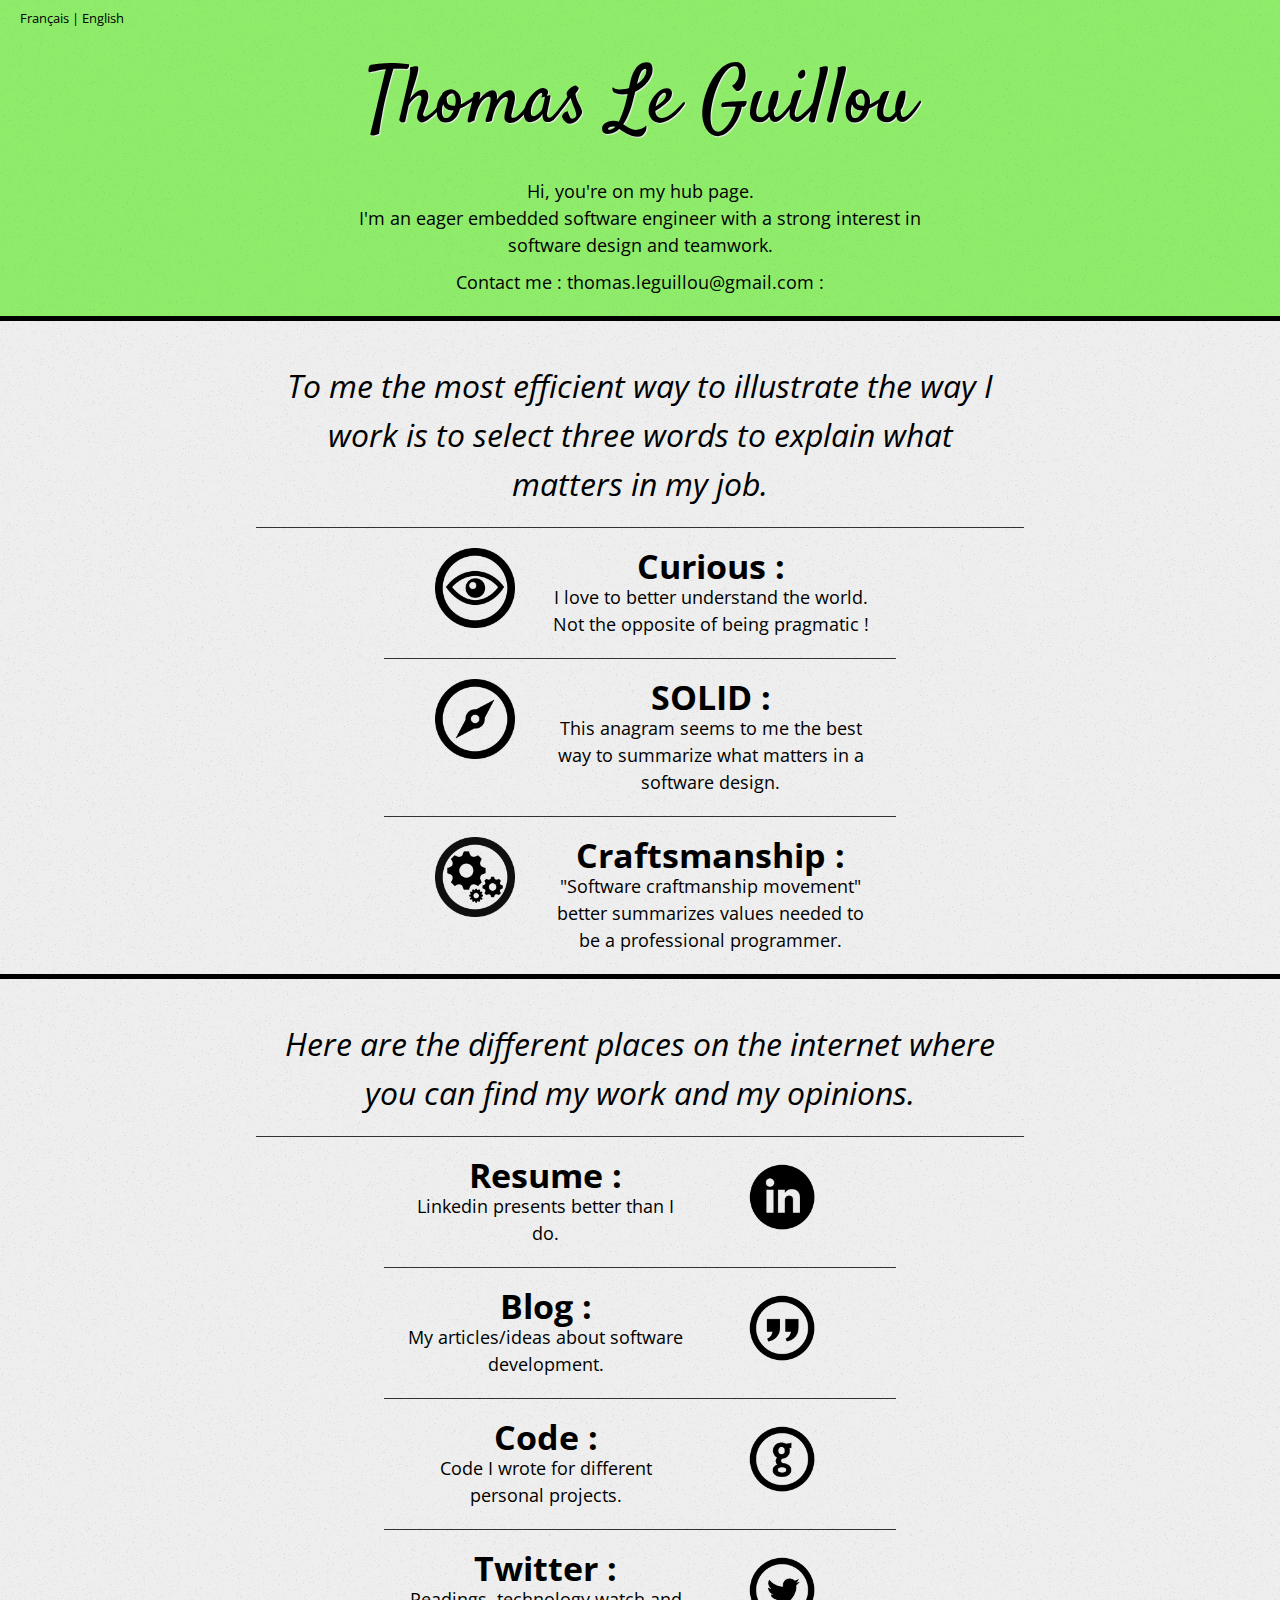
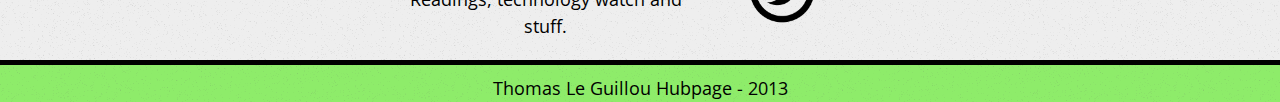
==== index.html @ 87d1f4fd "add google analytics" ====
<head>
	<meta http-equiv="Content-Type" content="text/html; charset=UTF-8" />
	<title>
		Thomas Le Guillou - Hub page
	</title>
	<link href="//fonts.googleapis.com/css?family=Open+Sans" rel="stylesheet" type="text/css" />
	<link href="http://fonts.googleapis.com/css?family=Satisfy" rel="stylesheet" type="text/css" />
	<link rel="icon" type="image/png" href="images/faviconthmslg.ico" />
 	<link rel="stylesheet" type="text/css" href="styles/our.css" media="screen" />
	
</head>

<!-- 
Thanks to http://iconmonstr.com/ for linkedin, twitter and github icons.
Thanks to http://www.knacss.com/ for simple css framework !
TLG 06/05/2012
-->

<script>
  (function(i,s,o,g,r,a,m){i['GoogleAnalyticsObject']=r;i[r]=i[r]||function(){
  (i[r].q=i[r].q||[]).push(arguments)},i[r].l=1*new Date();a=s.createElement(o),
  m=s.getElementsByTagName(o)[0];a.async=1;a.src=g;m.parentNode.insertBefore(a,m)
  })(window,document,'script','//www.google-analytics.com/analytics.js','ga');

  ga('create', 'UA-45109095-1', 'thomasleguillou.fr');
  ga('send', 'pageview');

</script>

<body>

		<section class="line w100 left langage">
		<a href="index_fr.html">Français</a> | <a href="index.html">English</a>
		</section>

		<div class="header">                    
			<section class="line w100 left name">
				<h1>Thomas Le Guillou </h1>
			</section>	
			
			<div class="line w50 center">
				Hi, you're on my hub page. <br>
				I'm an eager embedded software engineer with a strong interest in software design and teamwork.<br>
			</div>
			
			<div class="line w50 center">
			Contact me : <a href="mailto:thomas.leguillou@gmail.com">thomas.leguillou@gmail.com : </a>
			</div>
			
			
		</div>
		
		<div class="content">
			<section class="row w60 center underlined italic">
				<a href="https://en.wikipedia.org/wiki/Lean_software_development">
				To me the most efficient way to illustrate the way I work is to select three words to explain what matters in my job.
				</a>
			</section>
			<section class="row w40 center underlined">
				
				
				<aside class="col w30 left">
				<img  src="images/iconmonstr-eye-6-icon-256.png"  width=80px alt="Curious icon." >	
				</aside>
				
				<aside class="col w70 right">
				<h4>Curious :</h4>
				I love to better understand the world. Not the opposite of being pragmatic !
				</aside>
				
			</section>
			<section class="row w40 center underlined">
				
				<aside class="col w30 left">
				<img  src="images/iconmonstr-compass-4-icon-256.png"  width=80px alt="Direction icon." >					
				</aside>
				
				<aside class="col w70 right">
				<a href="https://en.wikipedia.org/wiki/SOLID_%28object-oriented_design%29">
				<h4>SOLID :</h4>
				</a>
				This anagram seems to me the best way to summarize what matters in a software design.
				</aside>
				
			</section>
			<section class="row w40 center">

				<aside class="col w30 left">
				<img  src="images/iconmonstr-gear-10-icon-256.png"  width=80px alt="Professionnal engineer icon." >					
				</aside>

				<aside class="col w70 right">
				<a href="https://en.wikipedia.org/wiki/Software_craftsmanship">
				<h4>Craftsmanship :</h4>
				</a>
				"Software craftmanship movement" better summarizes values needed to be a professional programmer.
				</aside>
				
			</section>
		</div>
		
		<div class="content">
		
			<section class="row w60 center underlined italic">	
				Here are the different places on the internet where you can find my work and my opinions.
			</section>
			
			<section class="row w40 center linkedin underlined">	
				<a href="http://www.linkedin.com/in/thomasleguillou/en">
				<div class="col w60 left">
					<h4>Resume :</h4> Linkedin presents better than I do.
				</div>
				<div class="col w40 icone right">
					<img  src="images/iconmonstr-linkedin-4-icon.png"  width=80px alt="My LinkedIn profile." >
				</div>
				</a>
			</section>
			
			<section class="row w40 center blog underlined">	
				<a href="http://blog.thomasleguillou.fr/">
				<div class="col w60 left">
				<h4>Blog :</h4> My articles/ideas about software development.
				</div>
				<div class="col w40 right icone">
				<img src="images/iconmonstr-quote-10-icon.png" width=80px alt="My blog !">
				</div>
				</a>
			</section>
		
			<section class="row w40 center github underlined">
				<a href="https://github.com/thomasleguillou">
				<div class="col w60 left">
				<h4>Code :</h4>Code I wrote for different personal projects.
				</div>
				<div class="col w40 right">
				<img src="images/iconmonstr-github-5-icon.png" width=80px alt="My github profile.">
				</div>
				</a>
			</section>
			
			<section class="row w40 center twitter">
				<a href="https://twitter.com/_thmsLG">
				<div class="col w60 left ">
				<h4>Twitter :</h4>
				Readings, technology watch and stuff.
				</div>
				<div class="col w40 right h50 icone">
				<img  src="images/iconmonstr-twitter-5-icon.png" width=80px alt="My twitter's account.">
				</div>
				</a>
			</section>
		</div>
	</div>
	
	<div class="footer">                    
		
		<div class="line w50 center">
			Thomas Le Guillou Hubpage - 2013
		</div>
		
	</div>
	
</body>
---- styles/our.css ----
@import url('Knacss.css');

body { 
	width: 100%;
	margin: auto;
	color:black;
	font-family: "Open Sans", sans-serif;
	font-size:1.8em;
	background:black;
	text-align:center;	
}

.name { 
	font-family: "Satisfy", sans-serif;
	font-size:2.4em;
	text-shadow: 1px 1px 1px #EEEEEE;
	}

.line { 
	text-align:center;
	padding-top:10px;
}

.row { 
	text-align:center;
	padding:20px;
}

.icone{ 
	text-align:center
}

.header{
	background:#8EEC6A;
	color:black;
	border-bottom-style:solid;
	border-bottom-width:5px;
	padding:20px;
	background-image:url('../images/img-noise-361x370.png');
}
.footer{
	background:#8EEC6A;
	color:black;
	padding:0;
	margin:0;
	font-size:1em;
	background-image:url('../images/img-noise-361x370.png');
}


.content { 
	background: #EEEEEE;
	color:black;
	margin:0px; 
	padding:0;
	text-align:center;
	border-bottom-style:solid;
	border-bottom-color:black;
	border-bottom-width:5px;
	padding-top:20px;
	background-image:url('../images/img-noise-361x370.png');
}
.underlined{
	border-bottom-style:solid;
	border-bottom-color:#323232;
	border-bottom-width:1px;
}
.italic {
	font-style:italic;
	font-size:1.8em;
}
.kitty{ 
	text-align:center;
	background:white;
	}
	
h4 {
    font-size: 1.9em;
    font-weight: bold;
    margin: auto;
}

a {
	color:black;
	text-decoration:none;
}

a:hover{
	color:#5baaec;
	text-decoration:none;
}

.langage{
	text-align:left;
	padding-left:20px;
	font-size:0.7em;	
}
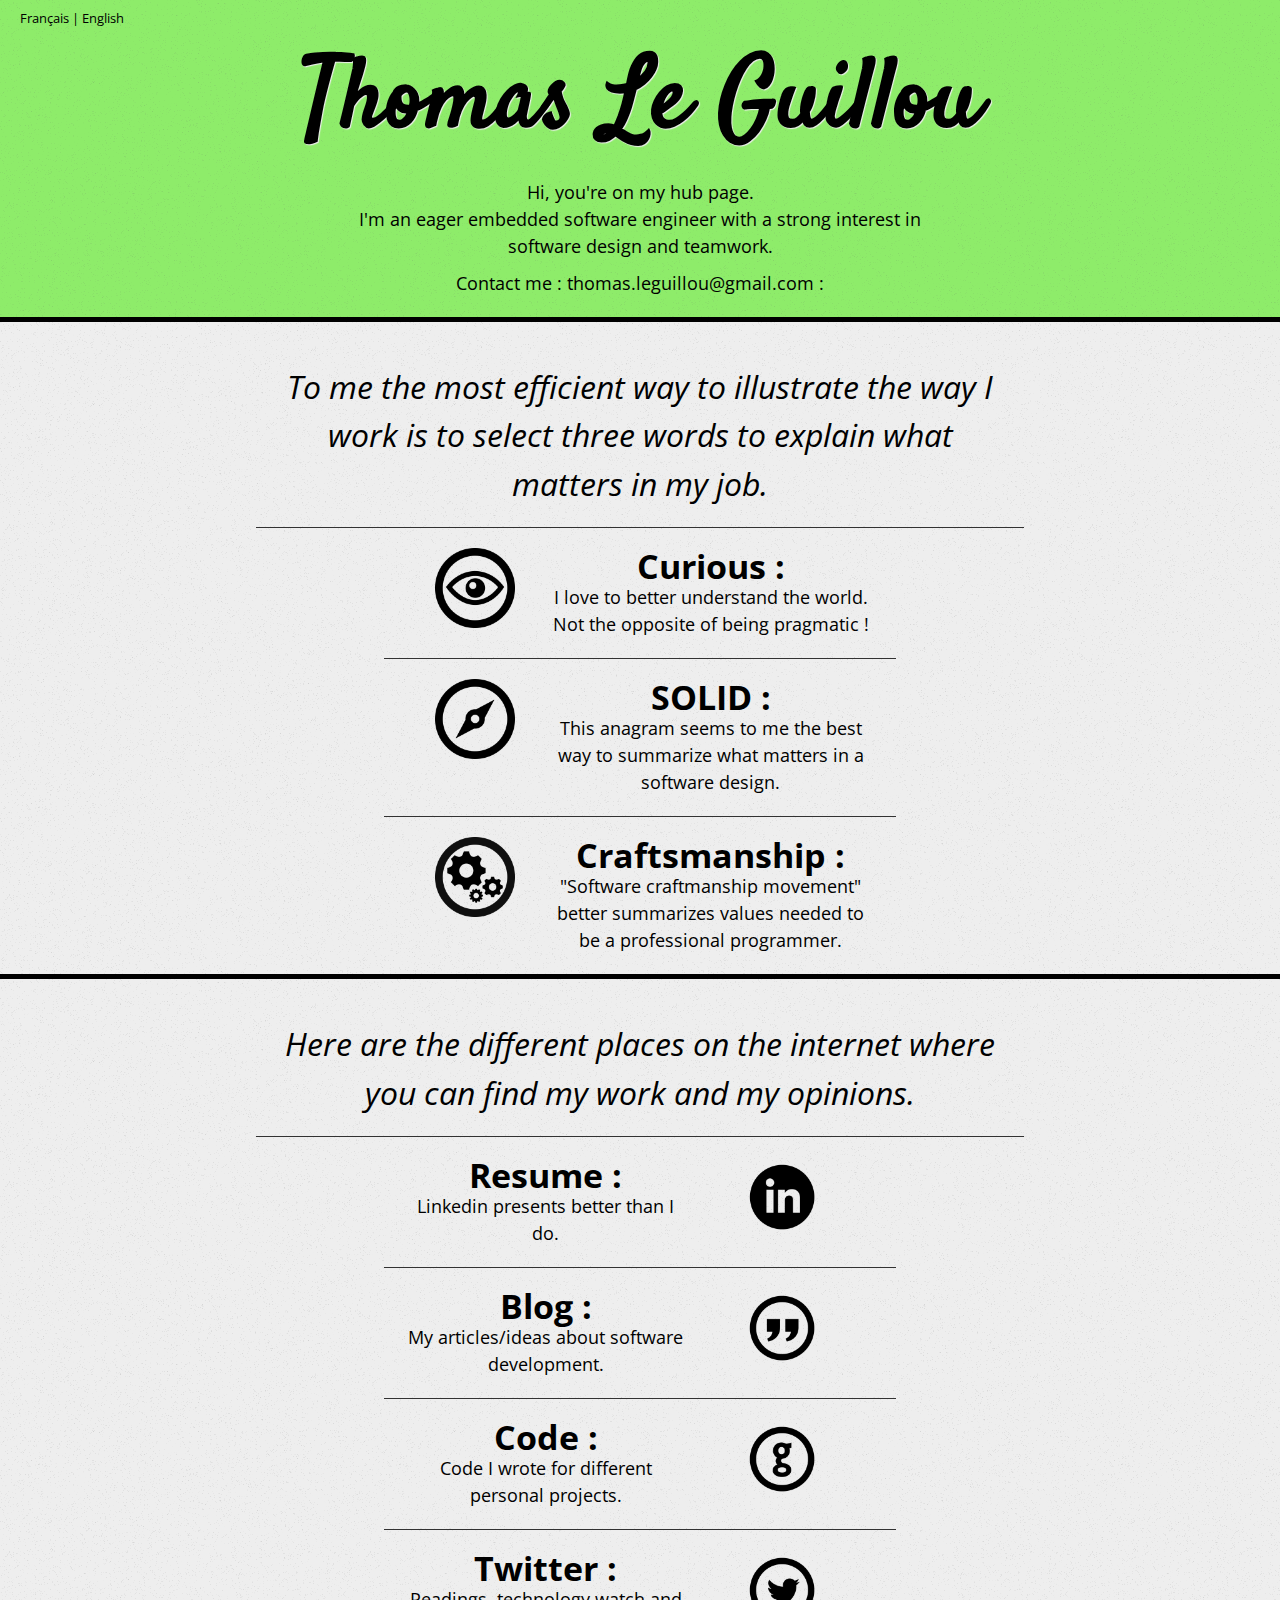
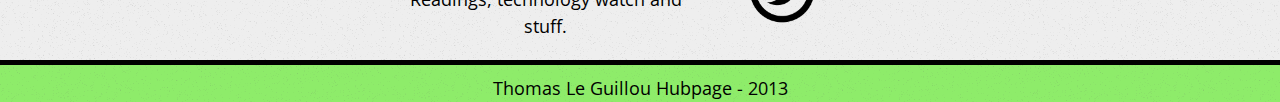
==== commit c50f5cb1: "use doctype, compliant to W3C" ====
--- a/index.html
+++ b/index.html
@@ -1,3 +1,8 @@
+
+
+<!DOCTYPE html PUBLIC "-//W3C//DTD XHTML 1.0 Strict//EN" "http://www.w3.org/TR/xhtml1/DTD/xhtml1-strict.dtd">
+<html xmlns="http://www.w3.org/1999/xhtml" lang="en" xml:lang="en">
+      
 <head>
 	<meta http-equiv="Content-Type" content="text/html; charset=UTF-8" />
 	<title>
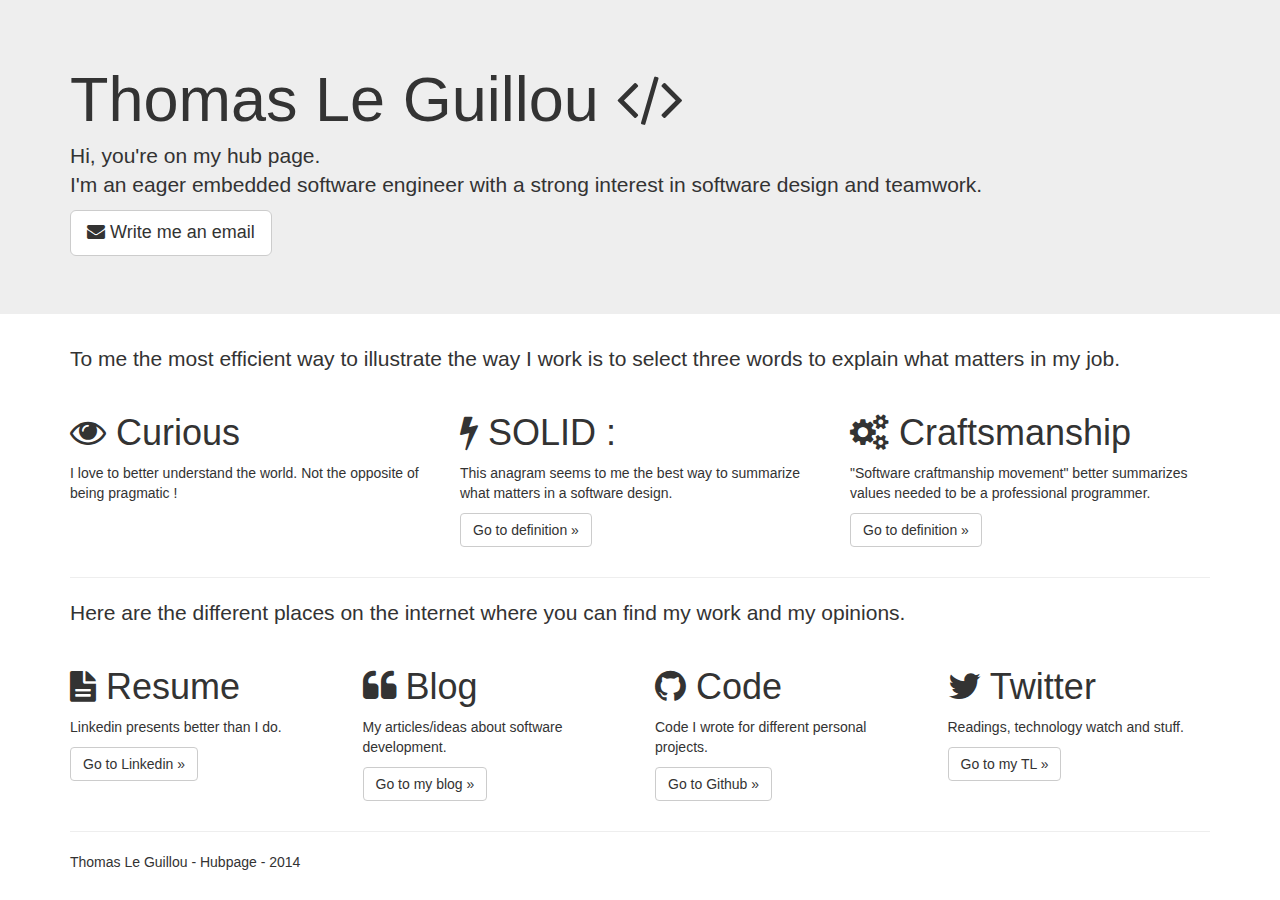
==== commit e301f01a: "add correct index.html" ====
--- a/index.html
+++ b/index.html
@@ -1,168 +1,131 @@
+<!DOCTYPE html>
+<html lang="en">
+  <head>
+    <meta charset="utf-8">
+    <meta http-equiv="X-UA-Compatible" content="IE=edge">
+    <meta name="viewport" content="width=device-width, initial-scale=1.0">
+    <meta name="description" content="">
+    <meta name="author" content="">
+    <link rel="shortcut icon" href="images/faviconthmslg.ico">
+
+    <title>Thomas Le Guillou - Hub page</title>
+
+    <!-- Bootstrap core CSS -->
+    <link href="bootstrap30/css/bootstrap.css" rel="stylesheet">
+	<link rel="stylesheet" href="font-awesome-4.0.3/css/font-awesome.min.css">
+
+    <!-- Custom styles for this template -->
+    <link href="styles/Jumbotron.css" rel="stylesheet">
+
+    <!-- Just for debugging purposes. Don't actually copy this line! -->
+    <!--[if lt IE 9]><script src="../../docs-assets/js/ie8-responsive-file-warning.js"></script><![endif]-->
+
+    <!-- HTML5 shim and Respond.js IE8 support of HTML5 elements and media queries -->
+    <!--[if lt IE 9]>
+      <script src="https://oss.maxcdn.com/libs/html5shiv/3.7.0/html5shiv.js"></script>
+      <script src="https://oss.maxcdn.com/libs/respond.js/1.3.0/respond.min.js"></script>
+    <![endif]-->
+  </head>
+
+  <body>
+
+    <!-- Main jumbotron for a primary marketing message or call to action -->
+    <div class="jumbotron">
+      <div class="container">
+        <h1>Thomas Le Guillou <i class="fa fa-code"></i></h1>
+        <p> Hi, you're on my hub page. <br>
+			I'm an eager embedded software engineer with a strong interest in software design and teamwork.<br>
+        <p><a class="btn btn-default btn-lg" role="button" href="mailto:thomas.leguillou@gmail.com"> <i class="fa fa-envelope"></i> Write me an email</a></p>
+      </div>
+    </div>
+
+    <div class="container">
+      <!-- Example row of columns -->
+      <p class="lead">
+      To me the most efficient way to illustrate the way I work is to select three words to explain what matters in my job.
+      </p>
+      <div class="row">
+        <div class="col-md-4">
+        	
+    	      <h1><i class="fa fa-eye"></i> Curious </h1>
+        	  <p>I love to better understand the world. Not the opposite of being pragmatic !</p>
+        	
+        </div>
+        <div class="col-md-4">
+   
+          	<h1><i class="fa fa-bolt"></i> SOLID :</h1>
+          	<p>This anagram seems to me the best way to summarize what matters in a software design.</p>
+          	<p><a class="btn btn-default" href="https://en.wikipedia.org/wiki/SOLID_%28object-oriented_design%29" role="button">Go to definition &raquo;</a></p>
+
+       </div>
+        <div class="col-md-4">
+          
+          <h1><i class="fa fa-cogs"></i> Craftsmanship</h1>
+          <p>"Software craftmanship movement" better summarizes values needed to be a professional programmer.</p>
+          <p><a class="btn btn-default" href="https://en.wikipedia.org/wiki/Software_craftsmanship" role="button">Go to definition &raquo;</a></p>
+
+        </div>
+    </div>
+	<hr>
+	<p class="lead">
+      Here are the different places on the internet where you can find my work and my opinions.
+    </p>
+	<div class="row">
+        <div class="col-md-3">
+        	
+    	      <h1><i class="fa fa-file-text"></i> Resume </h1>
+        	  <p> Linkedin presents better than I do.</p>
+        	  <p><a class="btn btn-default" href="http://www.linkedin.com/in/thomasleguillou/en" role="button">Go to Linkedin &raquo;</a></p>
+        	
+        </div>
+        <div class="col-md-3">
+   
+          	<h1><i class="fa fa-quote-left"></i> Blog</h1>
+          	<p>My articles/ideas about software development.</p>
+          	<p><a class="btn btn-default" href="http://blog.thomasleguillou.fr/" role="button">Go to my blog &raquo;</a></p>
+
+       </div>
+        <div class="col-md-3">
+          
+          <h1><i class="fa fa-github"></i> Code</h1>
+          <p>Code I wrote for different personal projects.</p>
+          <p><a class="btn btn-default" href="https://github.com/thomasleguillou" role="button">Go to Github &raquo;</a></p>
+
+        </div>
+        <div class="col-md-3">
+          
+          <h1><i class="fa fa-twitter"></i> Twitter</h1>
+          <p>Readings, technology watch and stuff.</p>
+          <p><a class="btn btn-default" href="https://twitter.com/_thmsLG" role="button">Go to my TL &raquo;</a></p>
+
+        </div>
+     </div>
 
 
-<!DOCTYPE html PUBLIC "-//W3C//DTD XHTML 1.0 Strict//EN" "http://www.w3.org/TR/xhtml1/DTD/xhtml1-strict.dtd">
-<html xmlns="http://www.w3.org/1999/xhtml" lang="en" xml:lang="en">
-      
-<head>
-	<meta http-equiv="Content-Type" content="text/html; charset=UTF-8" />
-	<title>
-		Thomas Le Guillou - Hub page
-	</title>
-	<link href="//fonts.googleapis.com/css?family=Open+Sans" rel="stylesheet" type="text/css" />
-	<link href="http://fonts.googleapis.com/css?family=Satisfy" rel="stylesheet" type="text/css" />
-	<link rel="icon" type="image/png" href="images/faviconthmslg.ico" />
- 	<link rel="stylesheet" type="text/css" href="styles/our.css" media="screen" />
+      <hr>
+
+      <footer>
+        <p>Thomas Le Guillou - Hubpage - 2014</p>
+      </footer>
+    </div> <!-- /container -->
+
+
+    <!-- Bootstrap core JavaScript
+    ================================================== -->
+    <!-- Placed at the end of the document so the pages load faster -->
+    <script src="https://code.jquery.com/jquery-1.10.2.min.js"></script>
+    <script src="bootstrap30/js/bootstrap.min.js"></script>
+    
+    <script  type="text/javascript">
+	  (function(i,s,o,g,r,a,m){i['GoogleAnalyticsObject']=r;i[r]=i[r]||function(){
+	  (i[r].q=i[r].q||[]).push(arguments)},i[r].l=1*new Date();a=s.createElement(o),
+	  m=s.getElementsByTagName(o)[0];a.async=1;a.src=g;m.parentNode.insertBefore(a,m)
+	  })(window,document,'script','//www.google-analytics.com/analytics.js','ga');
 	
-</head>
+	  ga('create', 'UA-45109095-1', 'thomasleguillou.fr');
+	  ga('send', 'pageview');
+	
+	</script>
 
-<!-- 
-Thanks to http://iconmonstr.com/ for linkedin, twitter and github icons.
-Thanks to http://www.knacss.com/ for simple css framework !
-TLG 06/05/2012
--->
-
-<script>
-  (function(i,s,o,g,r,a,m){i['GoogleAnalyticsObject']=r;i[r]=i[r]||function(){
-  (i[r].q=i[r].q||[]).push(arguments)},i[r].l=1*new Date();a=s.createElement(o),
-  m=s.getElementsByTagName(o)[0];a.async=1;a.src=g;m.parentNode.insertBefore(a,m)
-  })(window,document,'script','//www.google-analytics.com/analytics.js','ga');
-
-  ga('create', 'UA-45109095-1', 'thomasleguillou.fr');
-  ga('send', 'pageview');
-
-</script>
-
-<body>
-
-		<section class="line w100 left langage">
-		<a href="index_fr.html">Français</a> | <a href="index.html">English</a>
-		</section>
-
-		<div class="header">                    
-			<section class="line w100 left name">
-				<h1>Thomas Le Guillou </h1>
-			</section>	
-			
-			<div class="line w50 center">
-				Hi, you're on my hub page. <br>
-				I'm an eager embedded software engineer with a strong interest in software design and teamwork.<br>
-			</div>
-			
-			<div class="line w50 center">
-			Contact me : <a href="mailto:thomas.leguillou@gmail.com">thomas.leguillou@gmail.com : </a>
-			</div>
-			
-			
-		</div>
-		
-		<div class="content">
-			<section class="row w60 center underlined italic">
-				<a href="https://en.wikipedia.org/wiki/Lean_software_development">
-				To me the most efficient way to illustrate the way I work is to select three words to explain what matters in my job.
-				</a>
-			</section>
-			<section class="row w40 center underlined">
-				
-				
-				<aside class="col w30 left">
-				<img  src="images/iconmonstr-eye-6-icon-256.png"  width=80px alt="Curious icon." >	
-				</aside>
-				
-				<aside class="col w70 right">
-				<h4>Curious :</h4>
-				I love to better understand the world. Not the opposite of being pragmatic !
-				</aside>
-				
-			</section>
-			<section class="row w40 center underlined">
-				
-				<aside class="col w30 left">
-				<img  src="images/iconmonstr-compass-4-icon-256.png"  width=80px alt="Direction icon." >					
-				</aside>
-				
-				<aside class="col w70 right">
-				<a href="https://en.wikipedia.org/wiki/SOLID_%28object-oriented_design%29">
-				<h4>SOLID :</h4>
-				</a>
-				This anagram seems to me the best way to summarize what matters in a software design.
-				</aside>
-				
-			</section>
-			<section class="row w40 center">
-
-				<aside class="col w30 left">
-				<img  src="images/iconmonstr-gear-10-icon-256.png"  width=80px alt="Professionnal engineer icon." >					
-				</aside>
-
-				<aside class="col w70 right">
-				<a href="https://en.wikipedia.org/wiki/Software_craftsmanship">
-				<h4>Craftsmanship :</h4>
-				</a>
-				"Software craftmanship movement" better summarizes values needed to be a professional programmer.
-				</aside>
-				
-			</section>
-		</div>
-		
-		<div class="content">
-		
-			<section class="row w60 center underlined italic">	
-				Here are the different places on the internet where you can find my work and my opinions.
-			</section>
-			
-			<section class="row w40 center linkedin underlined">	
-				<a href="http://www.linkedin.com/in/thomasleguillou/en">
-				<div class="col w60 left">
-					<h4>Resume :</h4> Linkedin presents better than I do.
-				</div>
-				<div class="col w40 icone right">
-					<img  src="images/iconmonstr-linkedin-4-icon.png"  width=80px alt="My LinkedIn profile." >
-				</div>
-				</a>
-			</section>
-			
-			<section class="row w40 center blog underlined">	
-				<a href="http://blog.thomasleguillou.fr/">
-				<div class="col w60 left">
-				<h4>Blog :</h4> My articles/ideas about software development.
-				</div>
-				<div class="col w40 right icone">
-				<img src="images/iconmonstr-quote-10-icon.png" width=80px alt="My blog !">
-				</div>
-				</a>
-			</section>
-		
-			<section class="row w40 center github underlined">
-				<a href="https://github.com/thomasleguillou">
-				<div class="col w60 left">
-				<h4>Code :</h4>Code I wrote for different personal projects.
-				</div>
-				<div class="col w40 right">
-				<img src="images/iconmonstr-github-5-icon.png" width=80px alt="My github profile.">
-				</div>
-				</a>
-			</section>
-			
-			<section class="row w40 center twitter">
-				<a href="https://twitter.com/_thmsLG">
-				<div class="col w60 left ">
-				<h4>Twitter :</h4>
-				Readings, technology watch and stuff.
-				</div>
-				<div class="col w40 right h50 icone">
-				<img  src="images/iconmonstr-twitter-5-icon.png" width=80px alt="My twitter's account.">
-				</div>
-				</a>
-			</section>
-		</div>
-	</div>
-	
-	<div class="footer">                    
-		
-		<div class="line w50 center">
-			Thomas Le Guillou Hubpage - 2013
-		</div>
-		
-	</div>
-	
-</body>
+  </body>
+</html>
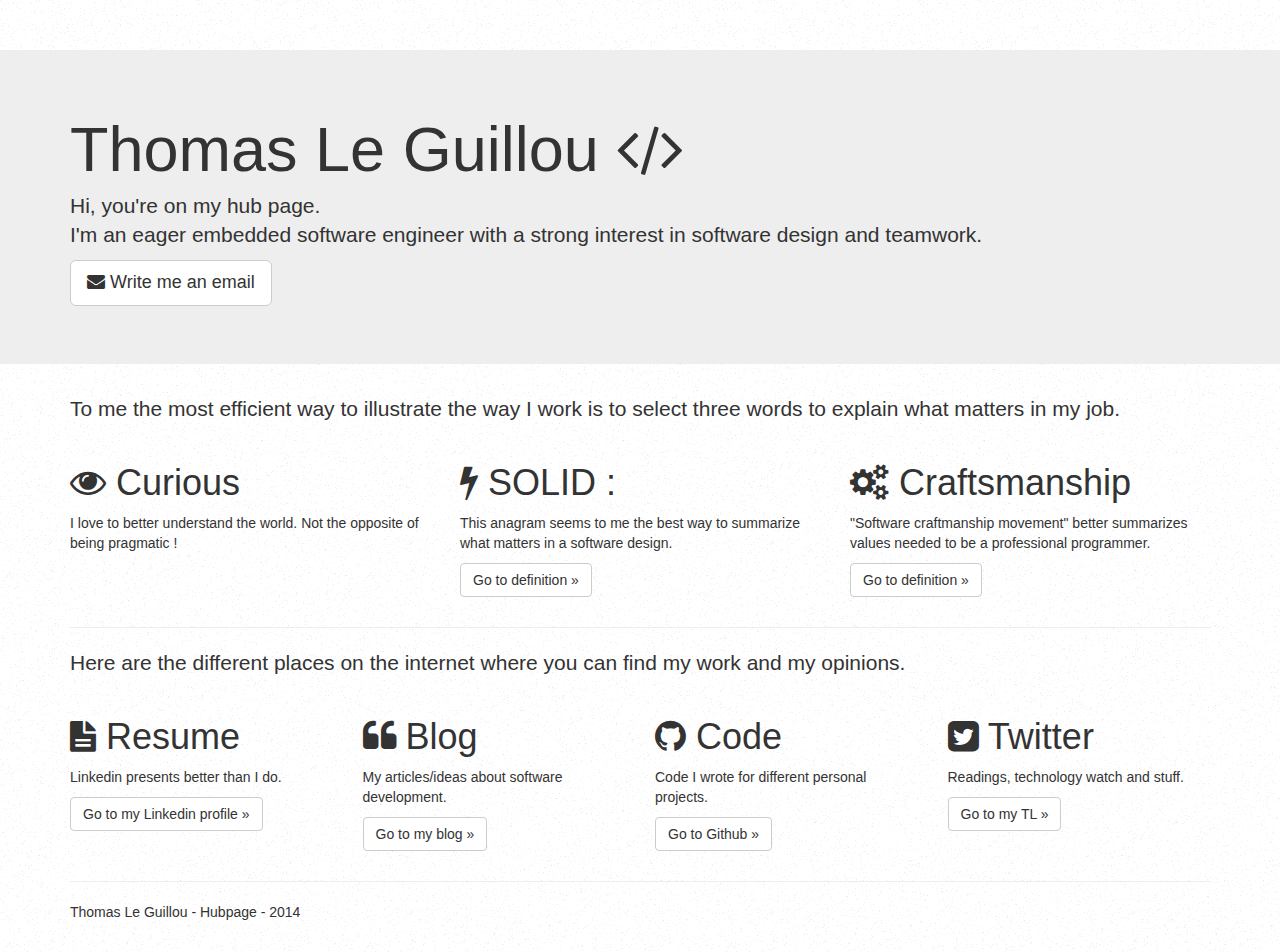
==== commit 62da8311: "ndex.html udpated. using noising background." ====
--- a/index.html
+++ b/index.html
@@ -73,9 +73,9 @@
 	<div class="row">
         <div class="col-md-3">
         	
-    	      <h1><i class="fa fa-file-text"></i> Resume </h1>
-        	  <p> Linkedin presents better than I do.</p>
-        	  <p><a class="btn btn-default" href="http://www.linkedin.com/in/thomasleguillou/en" role="button">Go to Linkedin &raquo;</a></p>
+   	      <h1><i class="fa fa-file-text"></i> Resume </h1>
+       	  <p> Linkedin presents better than I do.</p>
+       	  <p><a class="btn btn-default" href="http://www.linkedin.com/in/thomasleguillou/en" role="button">Go to my Linkedin profile &raquo;</a></p>
         	
         </div>
         <div class="col-md-3">
@@ -94,7 +94,7 @@
         </div>
         <div class="col-md-3">
           
-          <h1><i class="fa fa-twitter"></i> Twitter</h1>
+          <h1><i class="fa fa-twitter-square"></i> Twitter</h1>
           <p>Readings, technology watch and stuff.</p>
           <p><a class="btn btn-default" href="https://twitter.com/_thmsLG" role="button">Go to my TL &raquo;</a></p>
 
--- a/styles/Jumbotron.css
+++ b/styles/Jumbotron.css
@@ -0,0 +1,6 @@
+/* Move down content because we have a fixed navbar that is 50px tall */
+body {
+  padding-top: 50px;
+  padding-bottom: 20px;
+  background-image:url('../images/img-noise-361x370.png');
+}
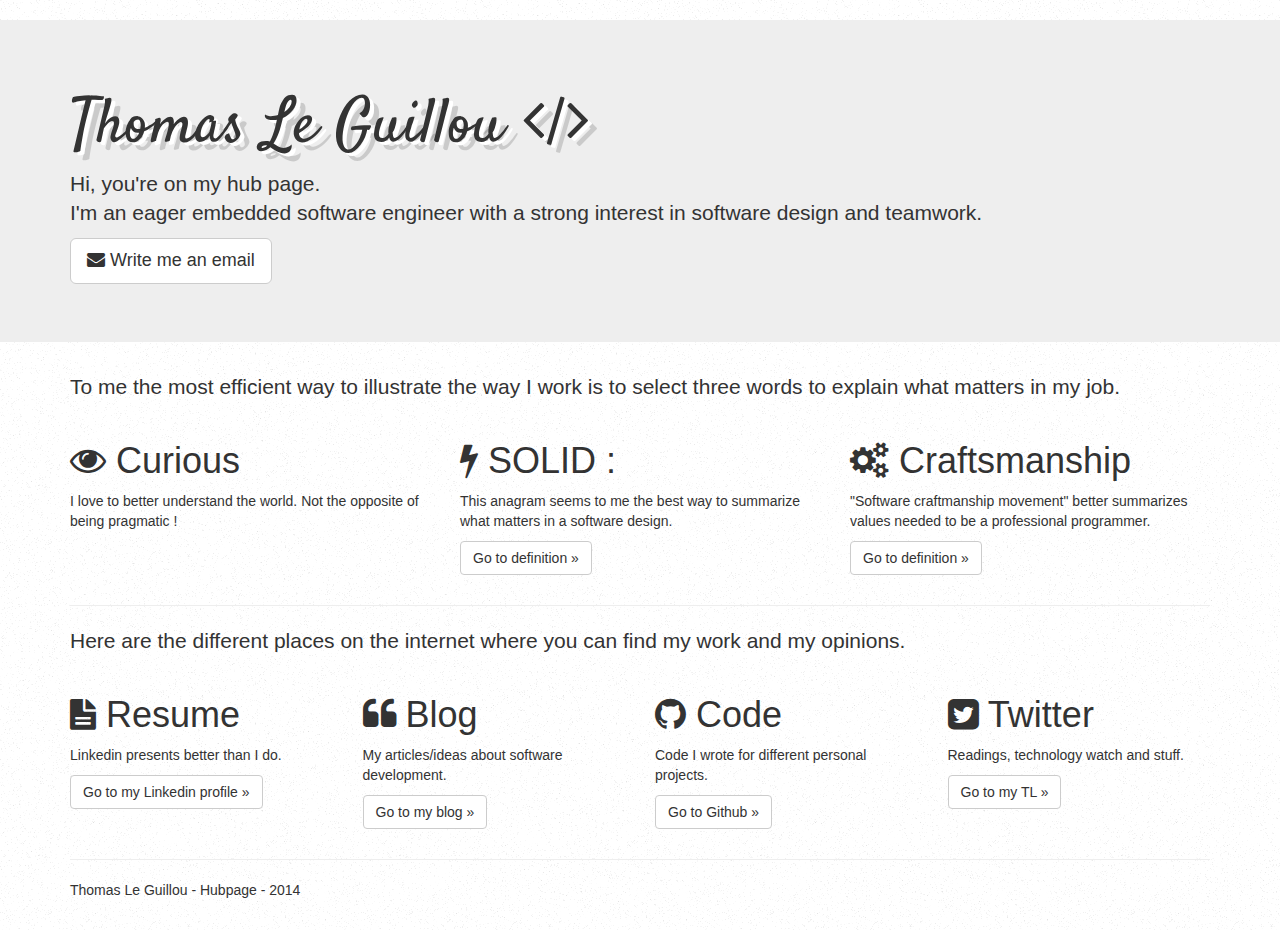
==== commit cd8208e5: "using better title properties" ====
--- a/index.html
+++ b/index.html
@@ -15,6 +15,8 @@
 	<link rel="stylesheet" href="font-awesome-4.0.3/css/font-awesome.min.css">
 
     <!-- Custom styles for this template -->
+	<link href="//fonts.googleapis.com/css?family=Open+Sans" rel="stylesheet" type="text/css" />
+	<link href="http://fonts.googleapis.com/css?family=Satisfy" rel="stylesheet" type="text/css" />
     <link href="styles/Jumbotron.css" rel="stylesheet">
 
     <!-- Just for debugging purposes. Don't actually copy this line! -->
--- a/styles/Jumbotron.css
+++ b/styles/Jumbotron.css
@@ -1,6 +1,11 @@
 /* Move down content because we have a fixed navbar that is 50px tall */
 body {
-  padding-top: 50px;
+  padding-top: 20px;
   padding-bottom: 20px;
   background-image:url('../images/img-noise-361x370.png');
 }
+
+.jumbotron h1 { 
+	font-family: "Satisfy", sans-serif;
+	text-shadow: 4px 3px 0px white, 9px 8px 0px rgba(0, 0, 0, 0.15)
+}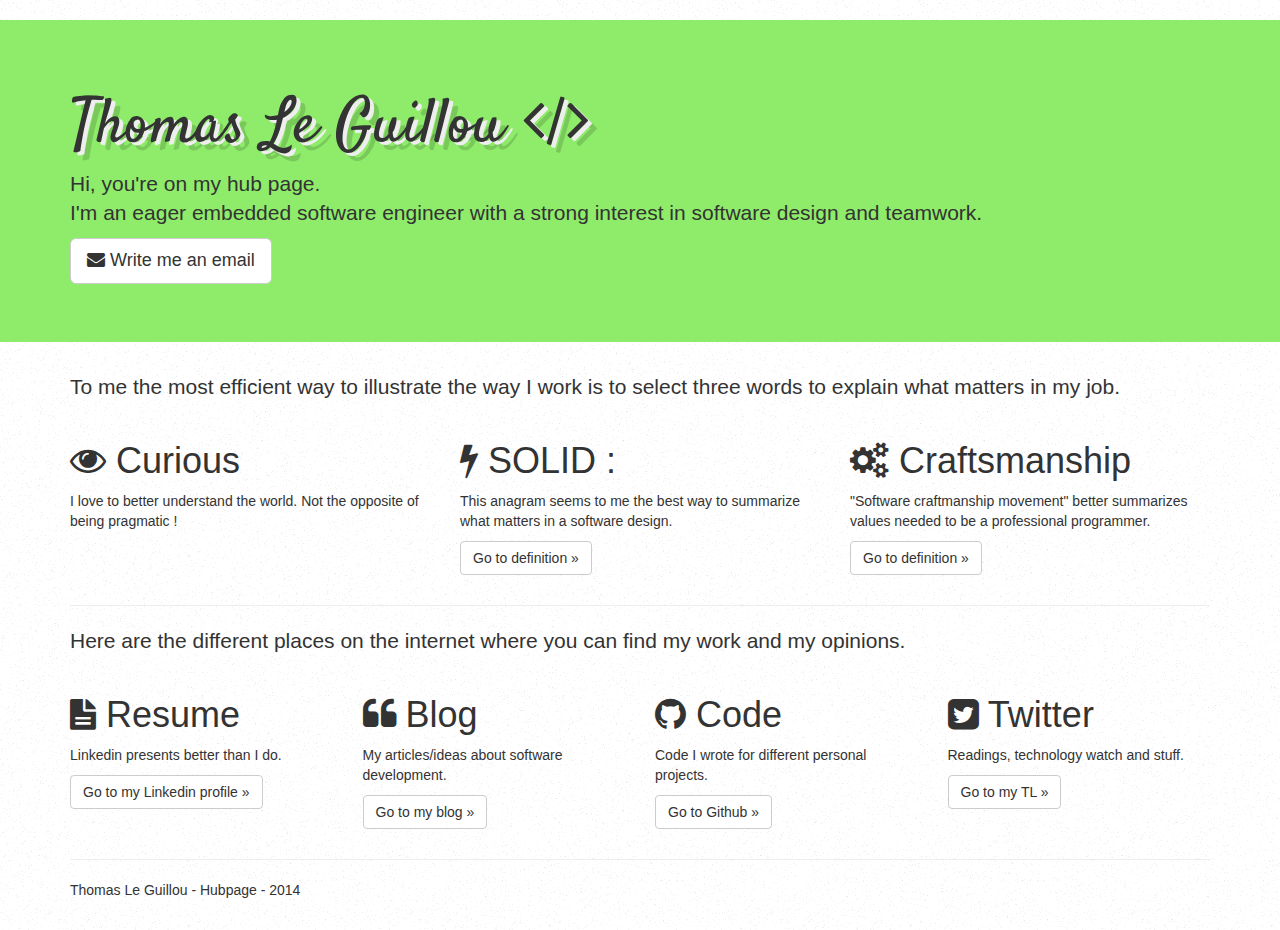
==== commit 739548fe: "oups, missing .css" ====
--- a/index.html
+++ b/index.html
@@ -17,7 +17,7 @@
     <!-- Custom styles for this template -->
 	<link href="//fonts.googleapis.com/css?family=Open+Sans" rel="stylesheet" type="text/css" />
 	<link href="http://fonts.googleapis.com/css?family=Satisfy" rel="stylesheet" type="text/css" />
-    <link href="styles/Jumbotron.css" rel="stylesheet">
+    <link href="styles/style.css" rel="stylesheet">
 
     <!-- Just for debugging purposes. Don't actually copy this line! -->
     <!--[if lt IE 9]><script src="../../docs-assets/js/ie8-responsive-file-warning.js"></script><![endif]-->
--- a/styles/style.css
+++ b/styles/style.css
@@ -0,0 +1,15 @@
+/* Move down content because we have a fixed navbar that is 50px tall */
+body {
+  padding-top: 20px;
+  padding-bottom: 20px;
+  background-image:url('../images/img-noise-361x370.png');
+}
+
+.jumbotron h1 { 
+	font-family: "Satisfy", sans-serif;
+	text-shadow: 4px 3px 0px #EEEEEE, 9px 8px 0px rgba(0, 0, 0, 0.15)
+}
+
+.jumbotron {
+background:#8EEC6A;
+}